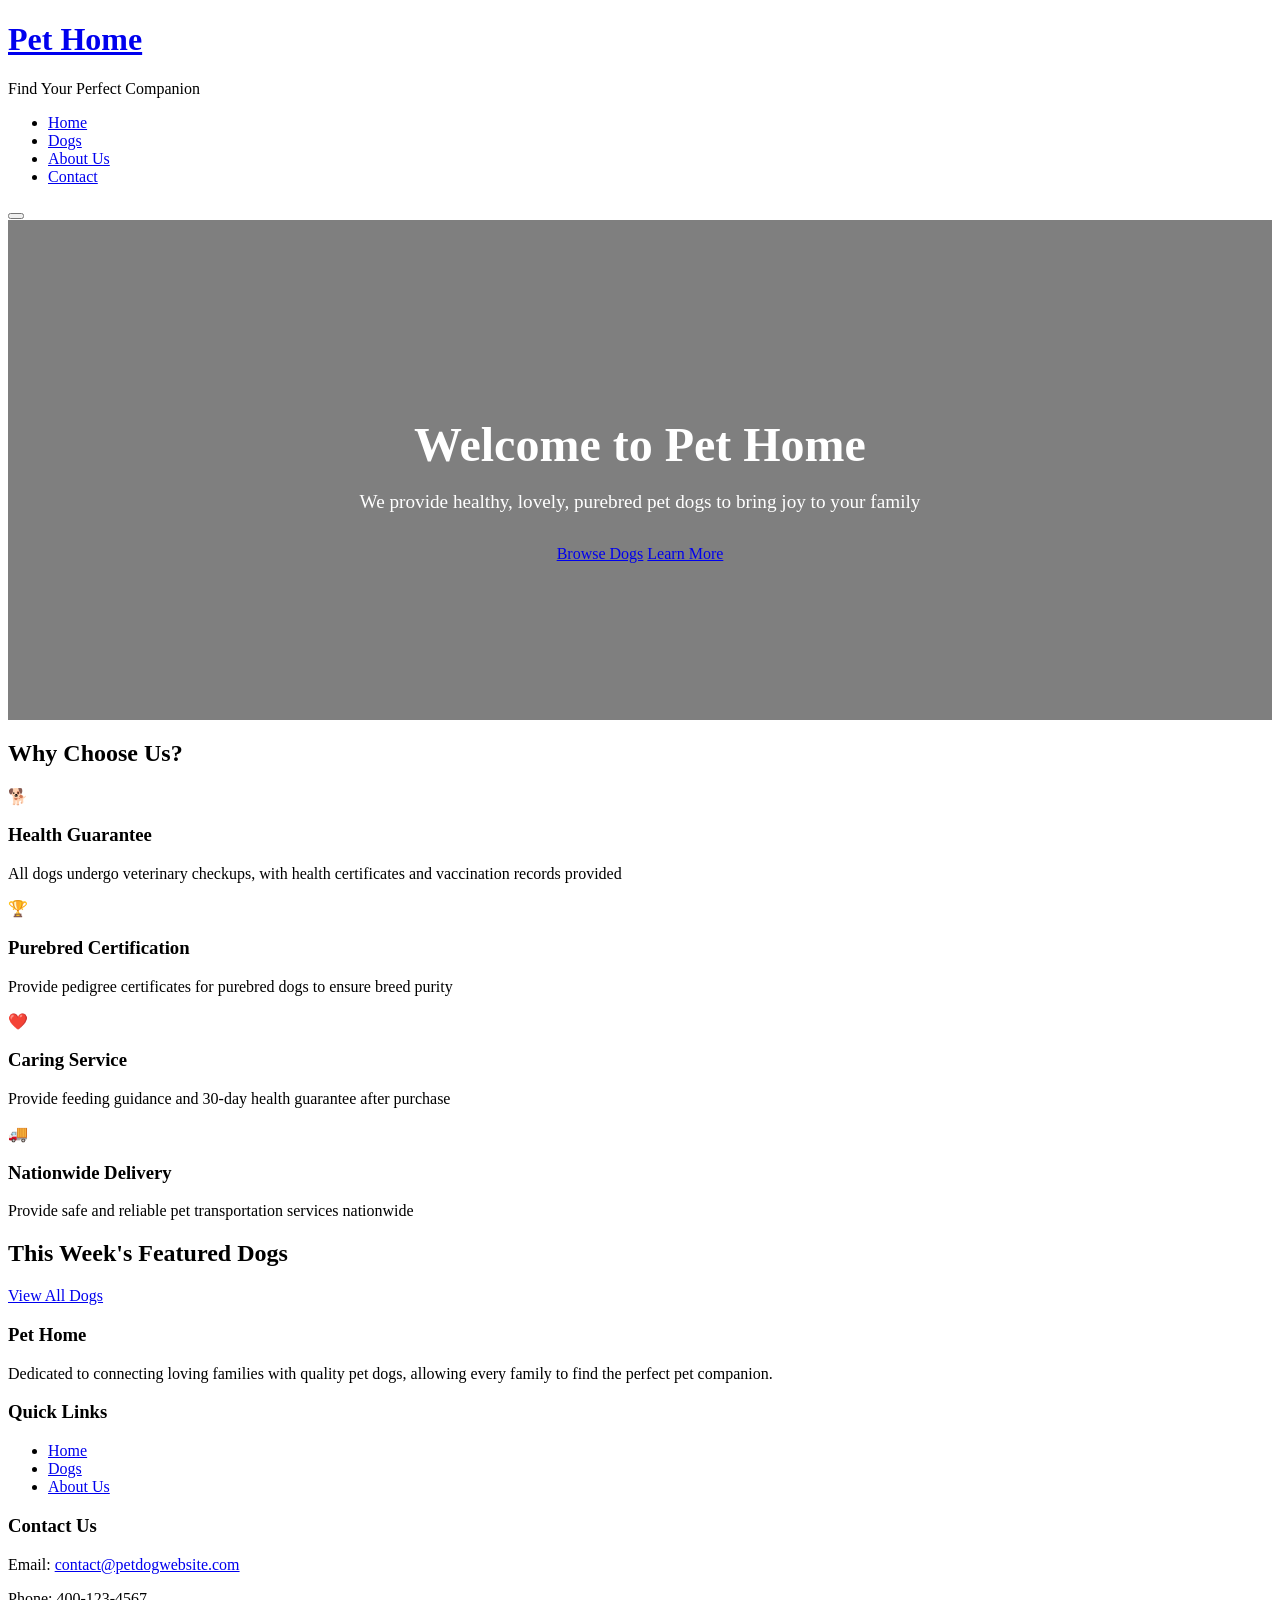
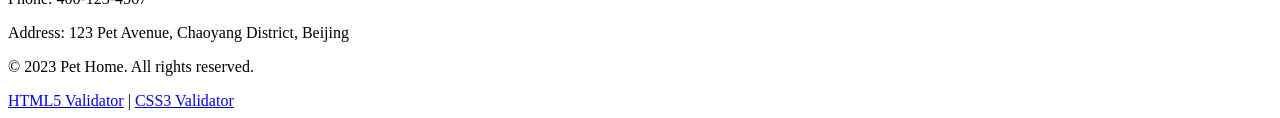
==== index.html @ 23fa78d6 "Add files via upload" ====
﻿<!DOCTYPE html>
<html lang="en">
<head>
    <meta charset="UTF-8">
    <meta name="viewport" content="width=device-width, initial-scale=1.0">
    <meta name="description" content="Pet Home - Premium pet dog purchase platform, providing healthy purebred pet dogs">
    <meta name="keywords" content="pet dogs, dog sales, purebred dogs, pet purchase">
    <title>Pet Home - Find Your Perfect Companion</title>
    <link rel="stylesheet" href="css/style.css">
    <link rel="stylesheet" href="css/layout.css">
    <link rel="stylesheet" href="css/responsive.css">

    <!-- Add background image style -->
    <style>
        .hero {
            /* 只保留背景图片和黑色半透明遮罩 */
            background: linear-gradient(rgba(0, 0, 0, 0.5), rgba(0, 0, 0, 0.5)), url('images/hero-background.jpg');
            background-size: cover;
            background-position: center;
            background-repeat: no-repeat;
            position: relative;
            min-height: 500px;
            display: flex;
            align-items: center;
            justify-content: center;
            text-align: center;
            color: white;
        }

        .hero-content h2 {
            font-size: 3rem;
            margin-bottom: 1rem;
        }

        .hero-content p {
            font-size: 1.2rem;
            margin-bottom: 2rem;
        }
    </style>
</head>
<body>
    <!-- Header Navigation -->
    <header class="header">
        <div class="container">
            <div class="logo">
                <h1><a href="index.html">Pet Home</a></h1>
                <p class="tagline">Find Your Perfect Companion</p>
            </div>
            <nav class="main-nav">
                <ul>
                    <li><a href="index.html" class="active">Home</a></li>
                    <li><a href="dogs.html">Dogs</a></li>
                    <li><a href="about.html">About Us</a></li>
                    <li><a href="#contact">Contact</a></li>
                </ul>
            </nav>
            <button class="menu-toggle" aria-label="Navigation Menu">
                <span></span>
                <span></span>
                <span></span>
            </button>
        </div>
    </header>

    <!-- Main Banner -->
    <section class="hero">
        <div class="hero-content">
            <h2>Welcome to Pet Home</h2>
            <p>We provide healthy, lovely, purebred pet dogs to bring joy to your family</p>
            <a href="dogs.html" class="btn btn-primary">Browse Dogs</a>
            <a href="#features" class="btn btn-secondary">Learn More</a>
        </div>
    </section>

    <!-- Features Section -->
    <section id="features" class="features">
        <div class="container">
            <h2 class="section-title">Why Choose Us?</h2>
            <div class="features-grid">
                <div class="feature-card">
                    <div class="feature-icon">🐕</div>
                    <h3>Health Guarantee</h3>
                    <p>All dogs undergo veterinary checkups, with health certificates and vaccination records provided</p>
                </div>
                <div class="feature-card">
                    <div class="feature-icon">🏆</div>
                    <h3>Purebred Certification</h3>
                    <p>Provide pedigree certificates for purebred dogs to ensure breed purity</p>
                </div>
                <div class="feature-card">
                    <div class="feature-icon">❤️</div>
                    <h3>Caring Service</h3>
                    <p>Provide feeding guidance and 30-day health guarantee after purchase</p>
                </div>
                <div class="feature-card">
                    <div class="feature-icon">🚚</div>
                    <h3>Nationwide Delivery</h3>
                    <p>Provide safe and reliable pet transportation services nationwide</p>
                </div>
            </div>
        </div>
    </section>

    <!-- Featured Dogs -->
    <section class="featured-dogs">
        <div class="container">
            <h2 class="section-title">This Week's Featured Dogs</h2>
            <div class="dog-grid" id="featured-dogs-container">
                <!-- Dog cards will be generated by JavaScript -->
            </div>
            <div class="text-center">
                <a href="dogs.html" class="btn btn-primary">View All Dogs</a>
            </div>
        </div>
    </section>

    <!-- Footer -->
    <footer class="footer" id="contact">
        <div class="container">
            <div class="footer-content">
                <div class="footer-section">
                    <h3>Pet Home</h3>
                    <p>Dedicated to connecting loving families with quality pet dogs, allowing every family to find the perfect pet companion.</p>
                </div>
                <div class="footer-section">
                    <h3>Quick Links</h3>
                    <ul>
                        <li><a href="index.html">Home</a></li>
                        <li><a href="dogs.html">Dogs</a></li>
                        <li><a href="about.html">About Us</a></li>
                    </ul>
                </div>
                <div class="footer-section">
                    <h3>Contact Us</h3>
                    <p>Email: <a href="mailto:contact@petdogwebsite.com">contact@petdogwebsite.com</a></p>
                    <p>Phone: 400-123-4567</p>
                    <p>Address: 123 Pet Avenue, Chaoyang District, Beijing</p>
                </div>
            </div>
            <div class="footer-bottom">
                <p>&copy; 2023 Pet Home. All rights reserved.</p>
                <div class="validator-links">
                    <a href="https://validator.w3.org/" target="_blank">HTML5 Validator</a> |
                    <a href="https://jigsaw.w3.org/css-validator/" target="_blank">CSS3 Validator</a>
                </div>
            </div>
        </div>
    </footer>

    <!-- JavaScript Files -->
    <script src="js/model.js"></script>
    <script src="js/view.js"></script>
    <script src="js/controller.js"></script>
    <script src="js/main.js"></script>

    <!-- Home Page Specific Script -->
    <script>
        document.addEventListener('DOMContentLoaded', function () {
            // Initialize model, view and controller
            const model = new DogModel();
            const view = new HomeView();
            const controller = new HomeController(model, view);

            // Load featured dogs
            controller.loadFeaturedDogs();

            // Mobile menu toggle
            const menuToggle = document.querySelector('.menu-toggle');
            const mainNav = document.querySelector('.main-nav');

            menuToggle.addEventListener('click', function () {
                mainNav.classList.toggle('active');
                menuToggle.classList.toggle('active');
            });

            // Close menu when clicking links
            document.querySelectorAll('.main-nav a').forEach(link => {
                link.addEventListener('click', function () {
                    mainNav.classList.remove('active');
                    menuToggle.classList.remove('active');
                });
            });
        });
    </script>
</body>
</html>
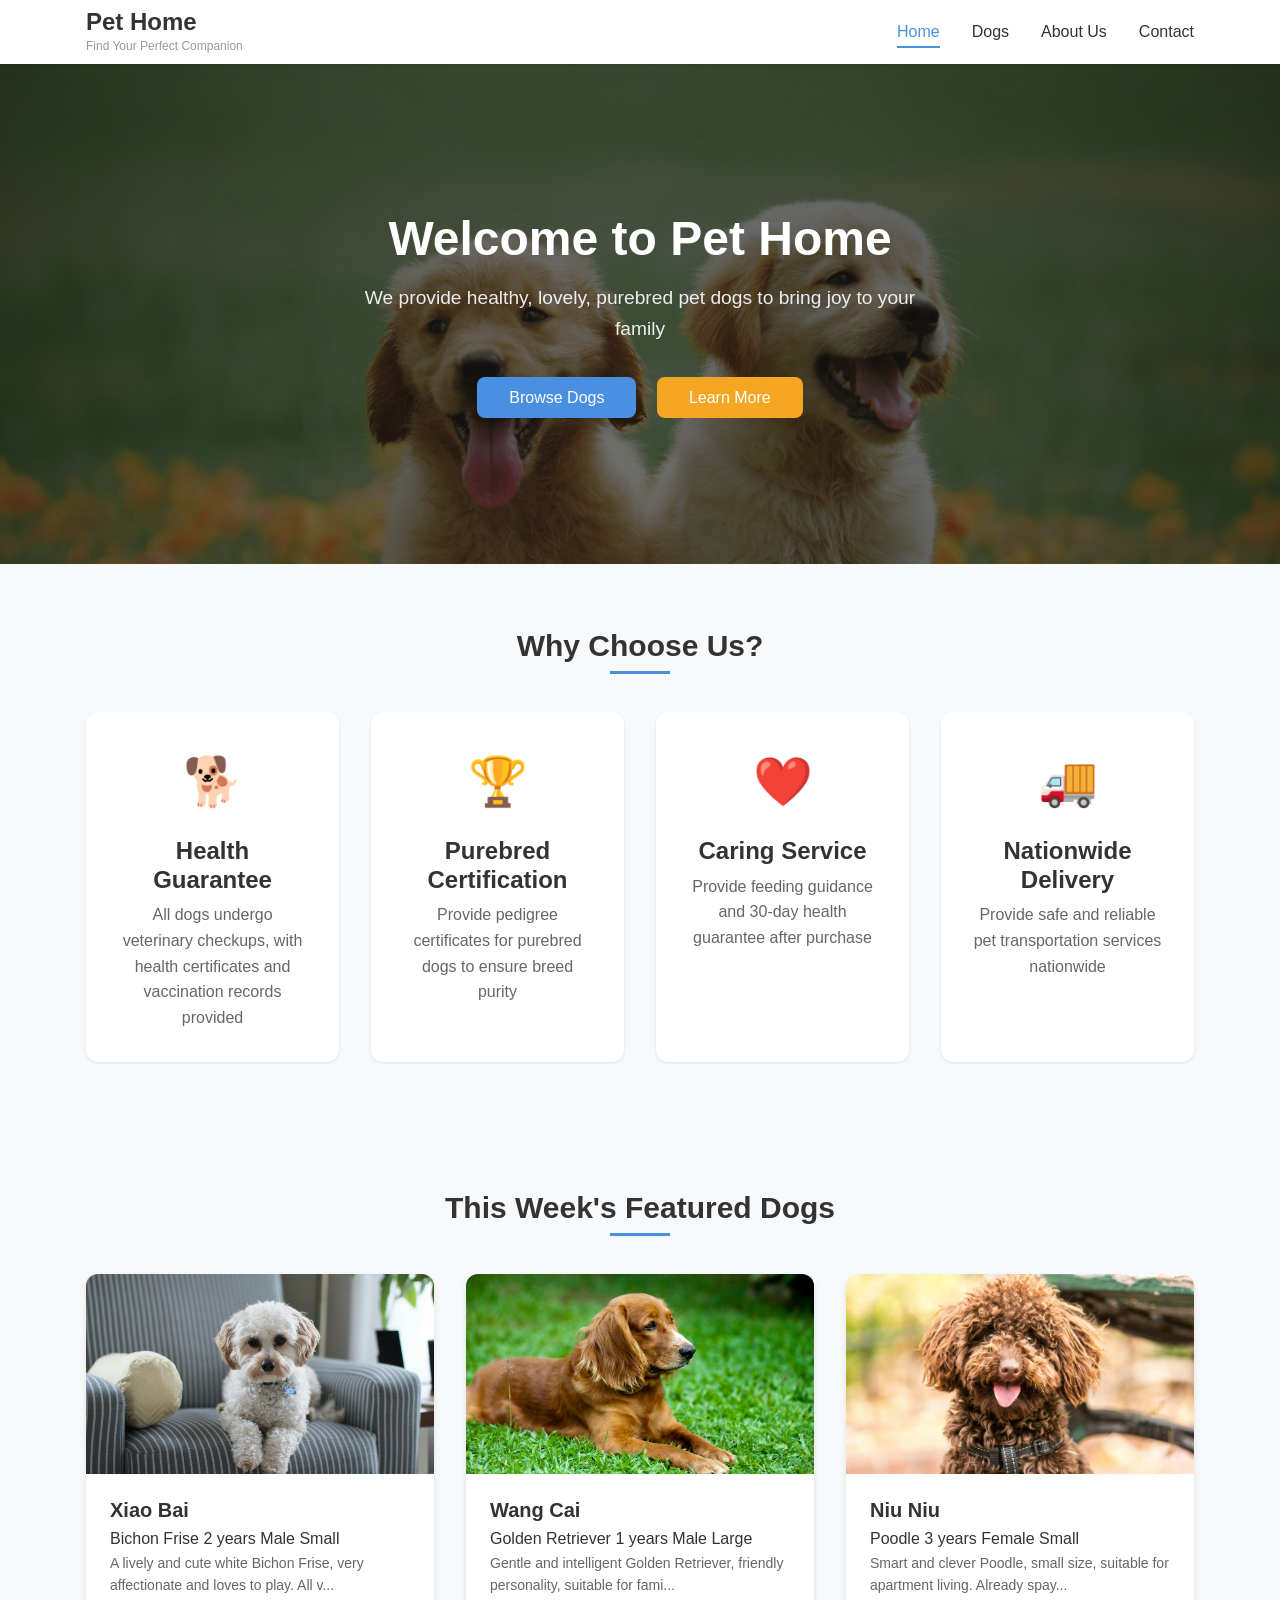
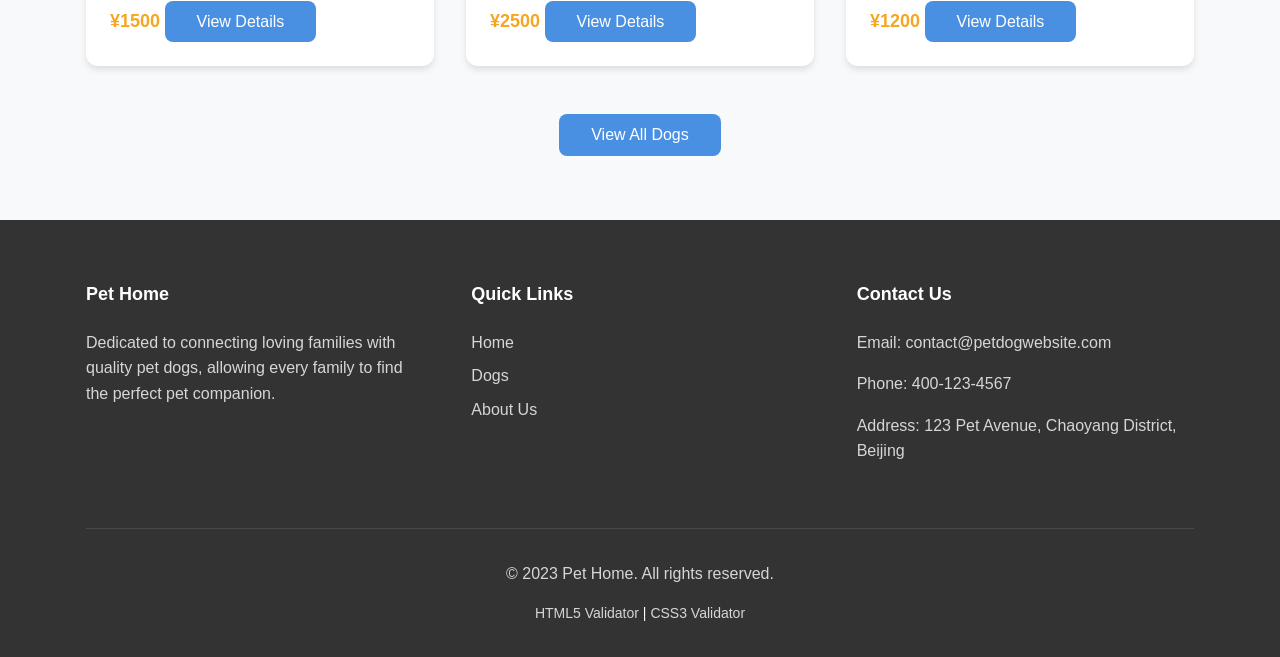
==== commit f67500ca: "first petdogs" ====
--- a/index.html
+++ b/index.html
@@ -1,186 +1,186 @@
-﻿<!DOCTYPE html>
-<html lang="en">
-<head>
-    <meta charset="UTF-8">
-    <meta name="viewport" content="width=device-width, initial-scale=1.0">
-    <meta name="description" content="Pet Home - Premium pet dog purchase platform, providing healthy purebred pet dogs">
-    <meta name="keywords" content="pet dogs, dog sales, purebred dogs, pet purchase">
-    <title>Pet Home - Find Your Perfect Companion</title>
-    <link rel="stylesheet" href="css/style.css">
-    <link rel="stylesheet" href="css/layout.css">
-    <link rel="stylesheet" href="css/responsive.css">
-
-    <!-- Add background image style -->
-    <style>
-        .hero {
-            /* 只保留背景图片和黑色半透明遮罩 */
-            background: linear-gradient(rgba(0, 0, 0, 0.5), rgba(0, 0, 0, 0.5)), url('images/hero-background.jpg');
-            background-size: cover;
-            background-position: center;
-            background-repeat: no-repeat;
-            position: relative;
-            min-height: 500px;
-            display: flex;
-            align-items: center;
-            justify-content: center;
-            text-align: center;
-            color: white;
-        }
-
-        .hero-content h2 {
-            font-size: 3rem;
-            margin-bottom: 1rem;
-        }
-
-        .hero-content p {
-            font-size: 1.2rem;
-            margin-bottom: 2rem;
-        }
-    </style>
-</head>
-<body>
-    <!-- Header Navigation -->
-    <header class="header">
-        <div class="container">
-            <div class="logo">
-                <h1><a href="index.html">Pet Home</a></h1>
-                <p class="tagline">Find Your Perfect Companion</p>
-            </div>
-            <nav class="main-nav">
-                <ul>
-                    <li><a href="index.html" class="active">Home</a></li>
-                    <li><a href="dogs.html">Dogs</a></li>
-                    <li><a href="about.html">About Us</a></li>
-                    <li><a href="#contact">Contact</a></li>
-                </ul>
-            </nav>
-            <button class="menu-toggle" aria-label="Navigation Menu">
-                <span></span>
-                <span></span>
-                <span></span>
-            </button>
-        </div>
-    </header>
-
-    <!-- Main Banner -->
-    <section class="hero">
-        <div class="hero-content">
-            <h2>Welcome to Pet Home</h2>
-            <p>We provide healthy, lovely, purebred pet dogs to bring joy to your family</p>
-            <a href="dogs.html" class="btn btn-primary">Browse Dogs</a>
-            <a href="#features" class="btn btn-secondary">Learn More</a>
-        </div>
-    </section>
-
-    <!-- Features Section -->
-    <section id="features" class="features">
-        <div class="container">
-            <h2 class="section-title">Why Choose Us?</h2>
-            <div class="features-grid">
-                <div class="feature-card">
-                    <div class="feature-icon">🐕</div>
-                    <h3>Health Guarantee</h3>
-                    <p>All dogs undergo veterinary checkups, with health certificates and vaccination records provided</p>
-                </div>
-                <div class="feature-card">
-                    <div class="feature-icon">🏆</div>
-                    <h3>Purebred Certification</h3>
-                    <p>Provide pedigree certificates for purebred dogs to ensure breed purity</p>
-                </div>
-                <div class="feature-card">
-                    <div class="feature-icon">❤️</div>
-                    <h3>Caring Service</h3>
-                    <p>Provide feeding guidance and 30-day health guarantee after purchase</p>
-                </div>
-                <div class="feature-card">
-                    <div class="feature-icon">🚚</div>
-                    <h3>Nationwide Delivery</h3>
-                    <p>Provide safe and reliable pet transportation services nationwide</p>
-                </div>
-            </div>
-        </div>
-    </section>
-
-    <!-- Featured Dogs -->
-    <section class="featured-dogs">
-        <div class="container">
-            <h2 class="section-title">This Week's Featured Dogs</h2>
-            <div class="dog-grid" id="featured-dogs-container">
-                <!-- Dog cards will be generated by JavaScript -->
-            </div>
-            <div class="text-center">
-                <a href="dogs.html" class="btn btn-primary">View All Dogs</a>
-            </div>
-        </div>
-    </section>
-
-    <!-- Footer -->
-    <footer class="footer" id="contact">
-        <div class="container">
-            <div class="footer-content">
-                <div class="footer-section">
-                    <h3>Pet Home</h3>
-                    <p>Dedicated to connecting loving families with quality pet dogs, allowing every family to find the perfect pet companion.</p>
-                </div>
-                <div class="footer-section">
-                    <h3>Quick Links</h3>
-                    <ul>
-                        <li><a href="index.html">Home</a></li>
-                        <li><a href="dogs.html">Dogs</a></li>
-                        <li><a href="about.html">About Us</a></li>
-                    </ul>
-                </div>
-                <div class="footer-section">
-                    <h3>Contact Us</h3>
-                    <p>Email: <a href="mailto:contact@petdogwebsite.com">contact@petdogwebsite.com</a></p>
-                    <p>Phone: 400-123-4567</p>
-                    <p>Address: 123 Pet Avenue, Chaoyang District, Beijing</p>
-                </div>
-            </div>
-            <div class="footer-bottom">
-                <p>&copy; 2023 Pet Home. All rights reserved.</p>
-                <div class="validator-links">
-                    <a href="https://validator.w3.org/" target="_blank">HTML5 Validator</a> |
-                    <a href="https://jigsaw.w3.org/css-validator/" target="_blank">CSS3 Validator</a>
-                </div>
-            </div>
-        </div>
-    </footer>
-
-    <!-- JavaScript Files -->
-    <script src="js/model.js"></script>
-    <script src="js/view.js"></script>
-    <script src="js/controller.js"></script>
-    <script src="js/main.js"></script>
-
-    <!-- Home Page Specific Script -->
-    <script>
-        document.addEventListener('DOMContentLoaded', function () {
-            // Initialize model, view and controller
-            const model = new DogModel();
-            const view = new HomeView();
-            const controller = new HomeController(model, view);
-
-            // Load featured dogs
-            controller.loadFeaturedDogs();
-
-            // Mobile menu toggle
-            const menuToggle = document.querySelector('.menu-toggle');
-            const mainNav = document.querySelector('.main-nav');
-
-            menuToggle.addEventListener('click', function () {
-                mainNav.classList.toggle('active');
-                menuToggle.classList.toggle('active');
-            });
-
-            // Close menu when clicking links
-            document.querySelectorAll('.main-nav a').forEach(link => {
-                link.addEventListener('click', function () {
-                    mainNav.classList.remove('active');
-                    menuToggle.classList.remove('active');
-                });
-            });
-        });
-    </script>
-</body>
+﻿<!DOCTYPE html>
+<html lang="en">
+<head>
+    <meta charset="UTF-8">
+    <meta name="viewport" content="width=device-width, initial-scale=1.0">
+    <meta name="description" content="Pet Home - Premium pet dog purchase platform, providing healthy purebred pet dogs">
+    <meta name="keywords" content="pet dogs, dog sales, purebred dogs, pet purchase">
+    <title>Pet Home - Find Your Perfect Companion</title>
+    <link rel="stylesheet" href="css/style.css">
+    <link rel="stylesheet" href="css/layout.css">
+    <link rel="stylesheet" href="css/responsive.css">
+
+    <!-- Add background image style -->
+    <style>
+        .hero {
+            /* 只保留背景图片和黑色半透明遮罩 */
+            background: linear-gradient(rgba(0, 0, 0, 0.5), rgba(0, 0, 0, 0.5)), url('images/hero-background.jpg');
+            background-size: cover;
+            background-position: center;
+            background-repeat: no-repeat;
+            position: relative;
+            min-height: 500px;
+            display: flex;
+            align-items: center;
+            justify-content: center;
+            text-align: center;
+            color: white;
+        }
+
+        .hero-content h2 {
+            font-size: 3rem;
+            margin-bottom: 1rem;
+        }
+
+        .hero-content p {
+            font-size: 1.2rem;
+            margin-bottom: 2rem;
+        }
+    </style>
+</head>
+<body>
+    <!-- Header Navigation -->
+    <header class="header">
+        <div class="container">
+            <div class="logo">
+                <h1><a href="index.html">Pet Home</a></h1>
+                <p class="tagline">Find Your Perfect Companion</p>
+            </div>
+            <nav class="main-nav">
+                <ul>
+                    <li><a href="index.html" class="active">Home</a></li>
+                    <li><a href="dogs.html">Dogs</a></li>
+                    <li><a href="about.html">About Us</a></li>
+                    <li><a href="#contact">Contact</a></li>
+                </ul>
+            </nav>
+            <button class="menu-toggle" aria-label="Navigation Menu">
+                <span></span>
+                <span></span>
+                <span></span>
+            </button>
+        </div>
+    </header>
+
+    <!-- Main Banner -->
+    <section class="hero">
+        <div class="hero-content">
+            <h2>Welcome to Pet Home</h2>
+            <p>We provide healthy, lovely, purebred pet dogs to bring joy to your family</p>
+            <a href="dogs.html" class="btn btn-primary">Browse Dogs</a>
+            <a href="#features" class="btn btn-secondary">Learn More</a>
+        </div>
+    </section>
+
+    <!-- Features Section -->
+    <section id="features" class="features">
+        <div class="container">
+            <h2 class="section-title">Why Choose Us?</h2>
+            <div class="features-grid">
+                <div class="feature-card">
+                    <div class="feature-icon">🐕</div>
+                    <h3>Health Guarantee</h3>
+                    <p>All dogs undergo veterinary checkups, with health certificates and vaccination records provided</p>
+                </div>
+                <div class="feature-card">
+                    <div class="feature-icon">🏆</div>
+                    <h3>Purebred Certification</h3>
+                    <p>Provide pedigree certificates for purebred dogs to ensure breed purity</p>
+                </div>
+                <div class="feature-card">
+                    <div class="feature-icon">❤️</div>
+                    <h3>Caring Service</h3>
+                    <p>Provide feeding guidance and 30-day health guarantee after purchase</p>
+                </div>
+                <div class="feature-card">
+                    <div class="feature-icon">🚚</div>
+                    <h3>Nationwide Delivery</h3>
+                    <p>Provide safe and reliable pet transportation services nationwide</p>
+                </div>
+            </div>
+        </div>
+    </section>
+
+    <!-- Featured Dogs -->
+    <section class="featured-dogs">
+        <div class="container">
+            <h2 class="section-title">This Week's Featured Dogs</h2>
+            <div class="dog-grid" id="featured-dogs-container">
+                <!-- Dog cards will be generated by JavaScript -->
+            </div>
+            <div class="text-center">
+                <a href="dogs.html" class="btn btn-primary">View All Dogs</a>
+            </div>
+        </div>
+    </section>
+
+    <!-- Footer -->
+    <footer class="footer" id="contact">
+        <div class="container">
+            <div class="footer-content">
+                <div class="footer-section">
+                    <h3>Pet Home</h3>
+                    <p>Dedicated to connecting loving families with quality pet dogs, allowing every family to find the perfect pet companion.</p>
+                </div>
+                <div class="footer-section">
+                    <h3>Quick Links</h3>
+                    <ul>
+                        <li><a href="index.html">Home</a></li>
+                        <li><a href="dogs.html">Dogs</a></li>
+                        <li><a href="about.html">About Us</a></li>
+                    </ul>
+                </div>
+                <div class="footer-section">
+                    <h3>Contact Us</h3>
+                    <p>Email: <a href="mailto:contact@petdogwebsite.com">contact@petdogwebsite.com</a></p>
+                    <p>Phone: 400-123-4567</p>
+                    <p>Address: 123 Pet Avenue, Chaoyang District, Beijing</p>
+                </div>
+            </div>
+            <div class="footer-bottom">
+                <p>&copy; 2023 Pet Home. All rights reserved.</p>
+                <div class="validator-links">
+                    <a href="https://validator.w3.org/" target="_blank">HTML5 Validator</a> |
+                    <a href="https://jigsaw.w3.org/css-validator/" target="_blank">CSS3 Validator</a>
+                </div>
+            </div>
+        </div>
+    </footer>
+
+    <!-- JavaScript Files -->
+    <script src="js/model.js"></script>
+    <script src="js/view.js"></script>
+    <script src="js/controller.js"></script>
+    <script src="js/main.js"></script>
+
+    <!-- Home Page Specific Script -->
+    <script>
+        document.addEventListener('DOMContentLoaded', function () {
+            // Initialize model, view and controller
+            const model = new DogModel();
+            const view = new HomeView();
+            const controller = new HomeController(model, view);
+
+            // Load featured dogs
+            controller.loadFeaturedDogs();
+
+            // Mobile menu toggle
+            const menuToggle = document.querySelector('.menu-toggle');
+            const mainNav = document.querySelector('.main-nav');
+
+            menuToggle.addEventListener('click', function () {
+                mainNav.classList.toggle('active');
+                menuToggle.classList.toggle('active');
+            });
+
+            // Close menu when clicking links
+            document.querySelectorAll('.main-nav a').forEach(link => {
+                link.addEventListener('click', function () {
+                    mainNav.classList.remove('active');
+                    menuToggle.classList.remove('active');
+                });
+            });
+        });
+    </script>
+</body>
 </html>
--- a/css/style.css
+++ b/css/style.css
@@ -0,0 +1,409 @@
+﻿/* style.css - 主样式文件 */
+/* 定义CSS变量 */
+:root {
+    /* 颜色变量 */
+    --primary-color: #4a90e2;
+    --primary-dark: #357ae8;
+    --primary-light: #6aa4f4;
+    --secondary-color: #f5a623;
+    --secondary-dark: #e0961a;
+    --secondary-light: #ffb74d;
+    --text-color: #333333;
+    --text-light: #666666;
+    --text-lighter: #999999;
+    --background-color: #ffffff;
+    --background-light: #f8f9fa;
+    --background-dark: #e9ecef;
+    --border-color: #dee2e6;
+    --success-color: #28a745;
+    --warning-color: #ffc107;
+    --danger-color: #dc3545;
+    --info-color: #17a2b8;
+    /* 字体变量 */
+    --font-family: 'Arial', 'Helvetica Neue', 'Helvetica', sans-serif;
+    --font-size-xs: 0.75rem; /* 12px */
+    --font-size-sm: 0.875rem; /* 14px */
+    --font-size-base: 1rem; /* 16px */
+    --font-size-lg: 1.125rem; /* 18px */
+    --font-size-xl: 1.25rem; /* 20px */
+    --font-size-2xl: 1.5rem; /* 24px */
+    --font-size-3xl: 1.875rem; /* 30px */
+    --font-size-4xl: 2.25rem; /* 36px */
+    /* 间距变量 */
+    --spacing-xs: 0.25rem; /* 4px */
+    --spacing-sm: 0.5rem; /* 8px */
+    --spacing-md: 1rem; /* 16px */
+    --spacing-lg: 1.5rem; /* 24px */
+    --spacing-xl: 2rem; /* 32px */
+    --spacing-2xl: 3rem; /* 48px */
+    --spacing-3xl: 4rem; /* 64px */
+    /* 边框半径 */
+    --border-radius-sm: 4px;
+    --border-radius-md: 8px;
+    --border-radius-lg: 12px;
+    --border-radius-xl: 16px;
+    --border-radius-full: 9999px;
+    /* 阴影 */
+    --shadow-sm: 0 1px 3px rgba(0, 0, 0, 0.1);
+    --shadow-md: 0 4px 6px rgba(0, 0, 0, 0.1);
+    --shadow-lg: 0 10px 15px rgba(0, 0, 0, 0.1);
+    --shadow-xl: 0 20px 25px rgba(0, 0, 0, 0.1);
+    /* 过渡效果 */
+    --transition-fast: 150ms ease-in-out;
+    --transition-base: 250ms ease-in-out;
+    --transition-slow: 350ms ease-in-out;
+}
+
+/* 重置和基础样式 */
+* {
+    margin: 0;
+    padding: 0;
+    box-sizing: border-box;
+}
+
+html {
+    scroll-behavior: smooth;
+}
+
+body {
+    font-family: var(--font-family);
+    font-size: var(--font-size-base);
+    line-height: 1.6;
+    color: var(--text-color);
+    background-color: var(--background-color);
+    overflow-x: hidden;
+}
+
+/* 容器 */
+.container {
+    width: 100%;
+    max-width: 1200px;
+    margin: 0 auto;
+    padding: 0 var(--spacing-md);
+}
+
+/* 标题样式 */
+h1, h2, h3, h4, h5, h6 {
+    font-weight: 600;
+    line-height: 1.2;
+    margin-bottom: var(--spacing-md);
+    color: var(--text-color);
+}
+
+h1 {
+    font-size: var(--font-size-4xl);
+}
+
+h2 {
+    font-size: var(--font-size-3xl);
+}
+
+h3 {
+    font-size: var(--font-size-2xl);
+}
+
+h4 {
+    font-size: var(--font-size-xl);
+}
+
+.section-title {
+    text-align: center;
+    margin-bottom: var(--spacing-2xl);
+    position: relative;
+}
+
+    .section-title::after {
+        content: '';
+        position: absolute;
+        bottom: -10px;
+        left: 50%;
+        transform: translateX(-50%);
+        width: 60px;
+        height: 3px;
+        background-color: var(--primary-color);
+    }
+
+/* 段落样式 */
+p {
+    margin-bottom: var(--spacing-md);
+    color: var(--text-light);
+}
+
+/* 链接样式 */
+a {
+    color: var(--primary-color);
+    text-decoration: none;
+    transition: color var(--transition-fast);
+}
+
+    a:hover {
+        color: var(--primary-dark);
+    }
+
+/* 按钮样式 */
+.btn {
+    display: inline-block;
+    padding: var(--spacing-sm) var(--spacing-xl);
+    font-size: var(--font-size-base);
+    font-weight: 500;
+    text-align: center;
+    border: none;
+    border-radius: var(--border-radius-md);
+    cursor: pointer;
+    transition: all var(--transition-base);
+    text-decoration: none;
+    outline: none;
+}
+
+.btn-primary {
+    background-color: var(--primary-color);
+    color: white;
+}
+
+    .btn-primary:hover {
+        background-color: var(--primary-dark);
+        transform: translateY(-2px);
+        box-shadow: var(--shadow-md);
+    }
+
+.btn-secondary {
+    background-color: var(--secondary-color);
+    color: white;
+}
+
+    .btn-secondary:hover {
+        background-color: var(--secondary-dark);
+        transform: translateY(-2px);
+        box-shadow: var(--shadow-md);
+    }
+
+.btn-outline {
+    background-color: transparent;
+    color: var(--primary-color);
+    border: 2px solid var(--primary-color);
+}
+
+    .btn-outline:hover {
+        background-color: var(--primary-color);
+        color: white;
+    }
+
+/* 文本工具类 */
+.text-center {
+    text-align: center;
+}
+
+.text-left {
+    text-align: left;
+}
+
+.text-right {
+    text-align: right;
+}
+
+/* 间距工具类 */
+.mt-1 {
+    margin-top: var(--spacing-sm);
+}
+
+.mt-2 {
+    margin-top: var(--spacing-md);
+}
+
+.mt-3 {
+    margin-top: var(--spacing-lg);
+}
+
+.mt-4 {
+    margin-top: var(--spacing-xl);
+}
+
+.mb-1 {
+    margin-bottom: var(--spacing-sm);
+}
+
+.mb-2 {
+    margin-bottom: var(--spacing-md);
+}
+
+.mb-3 {
+    margin-bottom: var(--spacing-lg);
+}
+
+.mb-4 {
+    margin-bottom: var(--spacing-xl);
+}
+
+.p-1 {
+    padding: var(--spacing-sm);
+}
+
+.p-2 {
+    padding: var(--spacing-md);
+}
+
+.p-3 {
+    padding: var(--spacing-lg);
+}
+
+.p-4 {
+    padding: var(--spacing-xl);
+}
+
+/* 实用类 */
+.hidden {
+    display: none !important;
+}
+
+.visually-hidden {
+    position: absolute;
+    width: 1px;
+    height: 1px;
+    padding: 0;
+    margin: -1px;
+    overflow: hidden;
+    clip: rect(0, 0, 0, 0);
+    white-space: nowrap;
+    border: 0;
+}
+
+/* 加载动画 */
+.loading {
+    display: flex;
+    justify-content: center;
+    align-items: center;
+    padding: var(--spacing-3xl);
+    font-size: var(--font-size-lg);
+    color: var(--text-lighter);
+}
+
+    .loading::after {
+        content: '';
+        display: inline-block;
+        width: 20px;
+        height: 20px;
+        margin-left: var(--spacing-sm);
+        border: 3px solid var(--border-color);
+        border-top-color: var(--primary-color);
+        border-radius: 50%;
+        animation: loading-spinner 1s linear infinite;
+    }
+
+@keyframes loading-spinner {
+    to {
+        transform: rotate(360deg);
+    }
+}
+
+/* 错误消息 */
+.error-message {
+    text-align: center;
+    padding: var(--spacing-3xl);
+    background-color: #fff5f5;
+    border-radius: var(--border-radius-lg);
+    border: 1px solid #fed7d7;
+}
+
+    .error-message h3 {
+        color: var(--danger-color);
+    }
+
+/* 成功消息 */
+.success-message {
+    text-align: center;
+    padding: var(--spacing-3xl);
+    background-color: #f0fff4;
+    border-radius: var(--border-radius-lg);
+    border: 1px solid #c6f6d5;
+}
+
+    .success-message h3 {
+        color: var(--success-color);
+    }
+
+/* 卡片基础样式 */
+.card {
+    background-color: var(--background-color);
+    border-radius: var(--border-radius-lg);
+    box-shadow: var(--shadow-md);
+    overflow: hidden;
+    transition: transform var(--transition-base), box-shadow var(--transition-base);
+}
+
+    .card:hover {
+        transform: translateY(-5px);
+        box-shadow: var(--shadow-lg);
+    }
+
+/* 表单基础样式 */
+.form-group {
+    margin-bottom: var(--spacing-lg);
+}
+
+    .form-group label {
+        display: block;
+        margin-bottom: var(--spacing-xs);
+        font-weight: 500;
+        color: var(--text-color);
+    }
+
+    .form-group input,
+    .form-group select,
+    .form-group textarea {
+        width: 100%;
+        padding: var(--spacing-sm) var(--spacing-md);
+        font-size: var(--font-size-base);
+        border: 1px solid var(--border-color);
+        border-radius: var(--border-radius-md);
+        transition: border-color var(--transition-fast);
+    }
+
+        .form-group input:focus,
+        .form-group select:focus,
+        .form-group textarea:focus {
+            outline: none;
+            border-color: var(--primary-color);
+            box-shadow: 0 0 0 3px rgba(74, 144, 226, 0.1);
+        }
+
+/* 自定义滚动条 */
+::-webkit-scrollbar {
+    width: 8px;
+    height: 8px;
+}
+
+::-webkit-scrollbar-track {
+    background: var(--background-light);
+}
+
+::-webkit-scrollbar-thumb {
+    background: var(--text-lighter);
+    border-radius: var(--border-radius-full);
+}
+
+    ::-webkit-scrollbar-thumb:hover {
+        background: var(--text-light);
+    }
+
+/* 选择文本样式 */
+::selection {
+    background-color: rgba(74, 144, 226, 0.3);
+    color: var(--text-color);
+}
+
+/* 打印样式 */
+@media print {
+    .no-print {
+        display: none !important;
+    }
+
+    body {
+        color: black;
+        background: white;
+    }
+
+    a {
+        color: black;
+        text-decoration: underline;
+    }
+}
--- a/css/layout.css
+++ b/css/layout.css
@@ -0,0 +1,822 @@
+﻿/* layout.css - 布局样式 */
+/* 头部样式 */
+.header {
+    background-color: var(--background-color);
+    box-shadow: var(--shadow-sm);
+    position: sticky;
+    top: 0;
+    z-index: 1000;
+    padding: var(--spacing-sm) 0;
+}
+
+    .header .container {
+        display: flex;
+        justify-content: space-between;
+        align-items: center;
+    }
+
+.logo h1 {
+    margin-bottom: 0;
+    font-size: var(--font-size-2xl);
+}
+
+    .logo h1 a {
+        color: var(--text-color);
+        text-decoration: none;
+    }
+
+.logo .tagline {
+    font-size: var(--font-size-xs);
+    color: var(--text-lighter);
+    margin-bottom: 0;
+}
+
+/* 主导航 */
+.main-nav ul {
+    display: flex;
+    list-style: none;
+    gap: var(--spacing-xl);
+}
+
+.main-nav a {
+    color: var(--text-color);
+    text-decoration: none;
+    font-weight: 500;
+    padding: var(--spacing-sm) 0;
+    position: relative;
+    transition: color var(--transition-fast);
+}
+
+    .main-nav a:hover,
+    .main-nav a.active {
+        color: var(--primary-color);
+    }
+
+        .main-nav a.active::after {
+            content: '';
+            position: absolute;
+            bottom: 0;
+            left: 0;
+            width: 100%;
+            height: 2px;
+            background-color: var(--primary-color);
+        }
+
+/* 菜单切换按钮（移动端） */
+.menu-toggle {
+    display: none;
+    flex-direction: column;
+    justify-content: space-between;
+    width: 30px;
+    height: 21px;
+    background: none;
+    border: none;
+    cursor: pointer;
+    padding: 0;
+}
+
+    .menu-toggle span {
+        display: block;
+        height: 3px;
+        width: 100%;
+        background-color: var(--text-color);
+        border-radius: var(--border-radius-full);
+        transition: all var(--transition-base);
+    }
+
+/* 主横幅 */
+.hero {
+    background: linear-gradient(135deg, var(--primary-light), var(--primary-color));
+    color: white;
+    padding: var(--spacing-3xl) 0;
+    text-align: center;
+}
+
+.hero-content h2 {
+    font-size: var(--font-size-4xl);
+    margin-bottom: var(--spacing-md);
+    color: white;
+}
+
+.hero-content p {
+    font-size: var(--font-size-lg);
+    margin-bottom: var(--spacing-xl);
+    color: rgba(255, 255, 255, 0.9);
+    max-width: 600px;
+    margin-left: auto;
+    margin-right: auto;
+}
+
+.hero-content .btn {
+    margin: 0 var(--spacing-sm);
+}
+
+/* 特色部分 */
+.features {
+    padding: var(--spacing-3xl) 0;
+    background-color: var(--background-light);
+}
+
+.features-grid {
+    display: grid;
+    grid-template-columns: repeat(auto-fit, minmax(250px, 1fr));
+    gap: var(--spacing-xl);
+    margin-top: var(--spacing-2xl);
+}
+
+.feature-card {
+    text-align: center;
+    padding: var(--spacing-xl);
+    background-color: var(--background-color);
+    border-radius: var(--border-radius-lg);
+    box-shadow: var(--shadow-sm);
+    transition: all var(--transition-base);
+}
+
+    .feature-card:hover {
+        transform: translateY(-5px);
+        box-shadow: var(--shadow-lg);
+    }
+
+.feature-icon {
+    font-size: 48px;
+    margin-bottom: var(--spacing-md);
+}
+
+.feature-card h3 {
+    margin-bottom: var(--spacing-sm);
+    color: var(--text-color);
+}
+
+.feature-card p {
+    color: var(--text-light);
+    margin-bottom: 0;
+}
+
+/* 狗狗展示部分 */
+.dogs-section {
+    padding: var(--spacing-3xl) 0;
+}
+
+.dogs-header {
+    display: flex;
+    justify-content: space-between;
+    align-items: center;
+    margin-bottom: var(--spacing-xl);
+}
+
+#dogs-count span {
+    color: var(--primary-color);
+    font-weight: 600;
+}
+
+.view-options {
+    display: flex;
+    gap: var(--spacing-sm);
+}
+
+.view-btn {
+    padding: var(--spacing-sm) var(--spacing-md);
+    background-color: var(--background-light);
+    border: 1px solid var(--border-color);
+    border-radius: var(--border-radius-md);
+    cursor: pointer;
+    transition: all var(--transition-fast);
+}
+
+    .view-btn.active {
+        background-color: var(--primary-color);
+        color: white;
+        border-color: var(--primary-color);
+    }
+
+/* 狗狗网格布局 */
+.dog-grid {
+    display: grid;
+    grid-template-columns: repeat(auto-fill, minmax(280px, 1fr));
+    gap: var(--spacing-xl);
+    margin-bottom: var(--spacing-2xl);
+}
+
+/* 狗狗卡片 */
+.dog-card {
+    background-color: var(--background-color);
+    border-radius: var(--border-radius-lg);
+    overflow: hidden;
+    box-shadow: var(--shadow-md);
+    transition: all var(--transition-base);
+    position: relative;
+}
+
+    .dog-card:hover {
+        transform: translateY(-5px);
+        box-shadow: var(--shadow-lg);
+    }
+
+    .dog-card img {
+        width: 100%;
+        height: 200px;
+        object-fit: cover;
+        display: block;
+    }
+
+.dog-info {
+    padding: var(--spacing-lg);
+}
+
+    .dog-info h3 {
+        margin-bottom: var(--spacing-xs);
+        font-size: var(--font-size-xl);
+        color: var(--text-color);
+    }
+
+    .dog-info p {
+        margin-bottom: var(--spacing-xs);
+        color: var(--text-light);
+        font-size: var(--font-size-sm);
+    }
+
+    .dog-info .price {
+        font-size: var(--font-size-lg);
+        font-weight: 600;
+        color: var(--secondary-color);
+        margin-top: var(--spacing-sm);
+    }
+
+.dog-card .btn-view-details {
+    width: 100%;
+    margin-top: var(--spacing-md);
+    padding: var(--spacing-sm);
+    background-color: var(--primary-color);
+    color: white;
+    border: none;
+    border-radius: var(--border-radius-md);
+    cursor: pointer;
+    transition: background-color var(--transition-fast);
+}
+
+    .dog-card .btn-view-details:hover {
+        background-color: var(--primary-dark);
+    }
+
+/* 狗狗列表布局 */
+.dog-list-layout .dog-card {
+    display: flex;
+    flex-direction: row;
+}
+
+    .dog-list-layout .dog-card img {
+        width: 200px;
+        height: auto;
+        flex-shrink: 0;
+    }
+
+.dog-list-layout .dog-info {
+    flex: 1;
+    display: flex;
+    flex-direction: column;
+    justify-content: center;
+}
+
+/* 分页样式 */
+.pagination {
+    display: flex;
+    justify-content: center;
+    align-items: center;
+    gap: var(--spacing-sm);
+    margin-top: var(--spacing-2xl);
+}
+
+.pagination-btn {
+    padding: var(--spacing-sm) var(--spacing-lg);
+    background-color: var(--background-light);
+    border: 1px solid var(--border-color);
+    border-radius: var(--border-radius-md);
+    cursor: pointer;
+    transition: all var(--transition-fast);
+}
+
+    .pagination-btn:hover:not(:disabled) {
+        background-color: var(--primary-color);
+        color: white;
+        border-color: var(--primary-color);
+    }
+
+    .pagination-btn:disabled {
+        opacity: 0.5;
+        cursor: not-allowed;
+    }
+
+.page-numbers {
+    display: flex;
+    gap: var(--spacing-xs);
+}
+
+.page-number {
+    padding: var(--spacing-sm) var(--spacing-md);
+    background-color: var(--background-light);
+    border: 1px solid var(--border-color);
+    border-radius: var(--border-radius-md);
+    cursor: pointer;
+    transition: all var(--transition-fast);
+}
+
+    .page-number.active {
+        background-color: var(--primary-color);
+        color: white;
+        border-color: var(--primary-color);
+    }
+
+    .page-number:hover:not(.active) {
+        background-color: var(--background-dark);
+    }
+
+/* 无结果样式 */
+.no-results {
+    text-align: center;
+    padding: var(--spacing-3xl);
+    background-color: var(--background-light);
+    border-radius: var(--border-radius-lg);
+    margin: var(--spacing-2xl) 0;
+}
+
+    .no-results h3 {
+        color: var(--text-color);
+        margin-bottom: var(--spacing-sm);
+    }
+
+    .no-results p {
+        color: var(--text-light);
+        margin-bottom: var(--spacing-lg);
+    }
+
+/* 筛选部分 */
+.filter-section {
+    padding: var(--spacing-xl) 0;
+    background-color: var(--background-light);
+}
+
+.search-container {
+    margin-bottom: var(--spacing-xl);
+}
+
+.search-box {
+    display: flex;
+    max-width: 600px;
+    margin: 0 auto;
+}
+
+    .search-box input {
+        flex: 1;
+        padding: var(--spacing-md);
+        border: 1px solid var(--border-color);
+        border-right: none;
+        border-radius: var(--border-radius-md) 0 0 var(--border-radius-md);
+        font-size: var(--font-size-base);
+    }
+
+    .search-box button {
+        border-radius: 0 var(--border-radius-md) var(--border-radius-md) 0;
+        white-space: nowrap;
+    }
+
+.search-info {
+    text-align: center;
+    margin-top: var(--spacing-sm);
+    color: var(--text-lighter);
+    font-size: var(--font-size-sm);
+}
+
+/* 筛选器样式 */
+.filters-container {
+    background-color: var(--background-color);
+    border-radius: var(--border-radius-lg);
+    padding: var(--spacing-lg);
+    box-shadow: var(--shadow-sm);
+    margin-bottom: var(--spacing-xl);
+}
+
+.filter-header {
+    display: flex;
+    justify-content: space-between;
+    align-items: center;
+    margin-bottom: var(--spacing-lg);
+}
+
+.filter-form {
+    display: grid;
+    grid-template-columns: repeat(auto-fit, minmax(200px, 1fr));
+    gap: var(--spacing-lg);
+}
+
+.filter-group {
+    display: flex;
+    flex-direction: column;
+}
+
+    .filter-group label {
+        margin-bottom: var(--spacing-xs);
+        font-weight: 500;
+        color: var(--text-color);
+    }
+
+    .filter-group select,
+    .filter-group input {
+        padding: var(--spacing-sm);
+        border: 1px solid var(--border-color);
+        border-radius: var(--border-radius-md);
+        font-size: var(--font-size-base);
+    }
+
+.price-range {
+    display: flex;
+    flex-direction: column;
+    gap: var(--spacing-sm);
+}
+
+    .price-range input[type="range"] {
+        width: 100%;
+        height: 6px;
+        background: var(--background-light);
+        border-radius: var(--border-radius-full);
+        outline: none;
+    }
+
+.price-display {
+    text-align: center;
+    font-weight: 500;
+    color: var(--primary-color);
+}
+
+/* 排序选项 */
+.sort-container {
+    background-color: var(--background-color);
+    border-radius: var(--border-radius-lg);
+    padding: var(--spacing-lg);
+    box-shadow: var(--shadow-sm);
+}
+
+.sort-header {
+    margin-bottom: var(--spacing-lg);
+}
+
+.sort-options {
+    display: flex;
+    flex-wrap: wrap;
+    gap: var(--spacing-sm);
+}
+
+.sort-btn {
+    padding: var(--spacing-sm) var(--spacing-md);
+    background-color: var(--background-light);
+    border: 1px solid var(--border-color);
+    border-radius: var(--border-radius-md);
+    cursor: pointer;
+    transition: all var(--transition-fast);
+    white-space: nowrap;
+}
+
+    .sort-btn.active {
+        background-color: var(--primary-color);
+        color: white;
+        border-color: var(--primary-color);
+    }
+
+    .sort-btn:hover:not(.active) {
+        background-color: var(--background-dark);
+    }
+
+/* 页脚样式 */
+.footer {
+    background-color: var(--text-color);
+    color: white;
+    padding: var(--spacing-3xl) 0 var(--spacing-xl);
+}
+
+    .footer a {
+        color: rgba(255, 255, 255, 0.8);
+    }
+
+        .footer a:hover {
+            color: white;
+        }
+
+.footer-content {
+    display: grid;
+    grid-template-columns: repeat(auto-fit, minmax(250px, 1fr));
+    gap: var(--spacing-2xl);
+    margin-bottom: var(--spacing-2xl);
+}
+
+.footer-section h3 {
+    color: white;
+    margin-bottom: var(--spacing-lg);
+    font-size: var(--font-size-lg);
+}
+
+.footer-section p {
+    color: rgba(255, 255, 255, 0.8);
+}
+
+.footer-section ul {
+    list-style: none;
+}
+
+    .footer-section ul li {
+        margin-bottom: var(--spacing-sm);
+    }
+
+.footer-bottom {
+    text-align: center;
+    padding-top: var(--spacing-xl);
+    border-top: 1px solid rgba(255, 255, 255, 0.1);
+}
+
+    .footer-bottom p {
+        color: rgba(255, 255, 255, 0.8);
+        margin-bottom: var(--spacing-md);
+    }
+
+.validator-links {
+    font-size: var(--font-size-sm);
+}
+
+/* 页面标题样式 */
+.page-header {
+    padding: var(--spacing-2xl) 0;
+    background-color: var(--background-light);
+    text-align: center;
+}
+
+    .page-header h1 {
+        margin-bottom: var(--spacing-sm);
+    }
+
+    .page-header p {
+        color: var(--text-light);
+        max-width: 600px;
+        margin: 0 auto;
+    }
+
+/* 关于我们页面样式 */
+.about-content {
+    display: grid;
+    grid-template-columns: 2fr 1fr;
+    gap: var(--spacing-2xl);
+    padding: var(--spacing-2xl) 0;
+}
+
+.about-text h2 {
+    margin-top: var(--spacing-xl);
+    margin-bottom: var(--spacing-lg);
+}
+
+.values-grid {
+    display: grid;
+    grid-template-columns: repeat(auto-fit, minmax(250px, 1fr));
+    gap: var(--spacing-lg);
+    margin-bottom: var(--spacing-2xl);
+}
+
+.value-card {
+    padding: var(--spacing-lg);
+    background-color: var(--background-light);
+    border-radius: var(--border-radius-lg);
+    border-left: 4px solid var(--primary-color);
+}
+
+.process-steps {
+    display: grid;
+    grid-template-columns: repeat(auto-fit, minmax(200px, 1fr));
+    gap: var(--spacing-lg);
+    margin-bottom: var(--spacing-2xl);
+}
+
+.step {
+    text-align: center;
+    padding: var(--spacing-lg);
+}
+
+.step-number {
+    width: 40px;
+    height: 40px;
+    background-color: var(--primary-color);
+    color: white;
+    border-radius: 50%;
+    display: flex;
+    align-items: center;
+    justify-content: center;
+    font-weight: bold;
+    margin: 0 auto var(--spacing-md);
+}
+
+.team-grid {
+    display: grid;
+    grid-template-columns: repeat(auto-fit, minmax(200px, 1fr));
+    gap: var(--spacing-lg);
+}
+
+.team-member {
+    text-align: center;
+    padding: var(--spacing-lg);
+    background-color: var(--background-light);
+    border-radius: var(--border-radius-lg);
+}
+
+.member-avatar {
+    width: 80px;
+    height: 80px;
+    background-color: var(--primary-color);
+    color: white;
+    border-radius: 50%;
+    display: flex;
+    align-items: center;
+    justify-content: center;
+    font-size: var(--font-size-2xl);
+    font-weight: bold;
+    margin: 0 auto var(--spacing-md);
+}
+
+.member-title {
+    color: var(--text-light);
+    font-size: var(--font-size-sm);
+    margin-bottom: var(--spacing-sm);
+}
+
+.about-stats {
+    display: flex;
+    flex-direction: column;
+    gap: var(--spacing-lg);
+}
+
+.stat-card {
+    text-align: center;
+    padding: var(--spacing-lg);
+    background-color: var(--primary-color);
+    color: white;
+    border-radius: var(--border-radius-lg);
+}
+
+    .stat-card h3 {
+        font-size: var(--font-size-3xl);
+        margin-bottom: var(--spacing-xs);
+        color: white;
+    }
+
+    .stat-card p {
+        color: rgba(255, 255, 255, 0.9);
+        margin-bottom: 0;
+    }
+
+/* 联系部分样式 */
+.contact-section {
+    padding: var(--spacing-3xl) 0;
+    background-color: var(--background-light);
+}
+
+.contact-content {
+    display: grid;
+    grid-template-columns: 1fr 1fr;
+    gap: var(--spacing-2xl);
+    max-width: 1000px;
+    margin: 0 auto;
+}
+
+.contact-info h3 {
+    margin-bottom: var(--spacing-lg);
+}
+
+.social-links {
+    display: flex;
+    gap: var(--spacing-md);
+    margin-top: var(--spacing-lg);
+}
+
+.social-link {
+    padding: var(--spacing-sm) var(--spacing-md);
+    background-color: var(--primary-color);
+    color: white;
+    border-radius: var(--border-radius-md);
+    text-decoration: none;
+    transition: background-color var(--transition-fast);
+}
+
+    .social-link:hover {
+        background-color: var(--primary-dark);
+        color: white;
+    }
+
+.contact-form {
+    background-color: var(--background-color);
+    padding: var(--spacing-xl);
+    border-radius: var(--border-radius-lg);
+    box-shadow: var(--shadow-md);
+}
+
+/* 狗狗详情页样式 */
+.dog-detail-section {
+    padding: var(--spacing-2xl) 0;
+}
+
+#dog-detail-container {
+    max-width: 800px;
+    margin: 0 auto;
+}
+
+.dog-detail {
+    background-color: var(--background-color);
+    border-radius: var(--border-radius-lg);
+    overflow: hidden;
+    box-shadow: var(--shadow-lg);
+}
+
+.dog-detail-header {
+    position: relative;
+}
+
+.dog-detail-image {
+    width: 100%;
+    height: 400px;
+    object-fit: cover;
+}
+
+.dog-detail-badge {
+    position: absolute;
+    top: 20px;
+    right: 20px;
+    background-color: var(--secondary-color);
+    color: white;
+    padding: var(--spacing-sm) var(--spacing-lg);
+    border-radius: var(--border-radius-full);
+    font-weight: 600;
+}
+
+.dog-detail-content {
+    padding: var(--spacing-2xl);
+}
+
+.dog-detail-title {
+    display: flex;
+    justify-content: space-between;
+    align-items: center;
+    margin-bottom: var(--spacing-lg);
+}
+
+    .dog-detail-title h2 {
+        margin-bottom: 0;
+        font-size: var(--font-size-3xl);
+    }
+
+.dog-detail-price {
+    font-size: var(--font-size-3xl);
+    font-weight: 600;
+    color: var(--secondary-color);
+}
+
+.dog-detail-info {
+    display: grid;
+    grid-template-columns: repeat(auto-fit, minmax(200px, 1fr));
+    gap: var(--spacing-lg);
+    margin-bottom: var(--spacing-xl);
+    padding: var(--spacing-lg);
+    background-color: var(--background-light);
+    border-radius: var(--border-radius-lg);
+}
+
+.info-item {
+    text-align: center;
+}
+
+    .info-item h4 {
+        font-size: var(--font-size-sm);
+        color: var(--text-light);
+        margin-bottom: var(--spacing-xs);
+    }
+
+    .info-item p {
+        font-size: var(--font-size-lg);
+        font-weight: 600;
+        color: var(--text-color);
+        margin-bottom: 0;
+    }
+
+.dog-detail-description {
+    margin-bottom: var(--spacing-xl);
+}
+
+.dog-detail-actions {
+    display: flex;
+    gap: var(--spacing-md);
+    flex-wrap: wrap;
+}
+
+.back-to-dogs {
+    text-align: center;
+    margin-top: var(--spacing-2xl);
+}
+
+/* 特色狗狗部分 */
+.featured-dogs {
+    padding: var(--spacing-3xl) 0;
+    background-color: var(--background-light);
+}
--- a/css/responsive.css
+++ b/css/responsive.css
@@ -0,0 +1,429 @@
+﻿/* responsive.css - 响应式样式 */
+
+/* 大屏幕设备（桌面） */
+@media (min-width: 1200px) {
+    .container {
+        max-width: 1140px;
+    }
+}
+
+/* 中等屏幕设备（平板横屏、小桌面） */
+@media (max-width: 1199px) and (min-width: 992px) {
+    .container {
+        max-width: 960px;
+    }
+
+    .dog-grid {
+        grid-template-columns: repeat(3, 1fr);
+    }
+}
+
+/* 小屏幕设备（平板竖屏） */
+@media (max-width: 991px) and (min-width: 768px) {
+    .container {
+        max-width: 720px;
+    }
+
+    .dog-grid {
+        grid-template-columns: repeat(2, 1fr);
+    }
+
+    .hero-content h2 {
+        font-size: var(--font-size-3xl);
+    }
+
+    .features-grid {
+        grid-template-columns: repeat(2, 1fr);
+    }
+
+    .contact-content {
+        grid-template-columns: 1fr;
+        gap: var(--spacing-xl);
+    }
+
+    .about-content {
+        grid-template-columns: 1fr;
+    }
+
+    .about-stats {
+        flex-direction: row;
+        flex-wrap: wrap;
+        justify-content: center;
+    }
+
+    .stat-card {
+        flex: 1;
+        min-width: 150px;
+    }
+}
+
+/* 超小屏幕设备（手机） */
+@media (max-width: 767px) {
+    .container {
+        max-width: 100%;
+        padding: 0 var(--spacing-md);
+    }
+
+    /* 移动端菜单 */
+    .menu-toggle {
+        display: flex;
+    }
+
+    .main-nav {
+        position: fixed;
+        top: 70px;
+        left: 0;
+        right: 0;
+        background-color: var(--background-color);
+        box-shadow: var(--shadow-lg);
+        padding: var(--spacing-lg);
+        transform: translateY(-100%);
+        opacity: 0;
+        visibility: hidden;
+        transition: all var(--transition-base);
+        z-index: 999;
+    }
+
+        .main-nav.active {
+            transform: translateY(0);
+            opacity: 1;
+            visibility: visible;
+        }
+
+        .main-nav ul {
+            flex-direction: column;
+            gap: 0;
+        }
+
+        .main-nav a {
+            display: block;
+            padding: var(--spacing-md);
+            border-bottom: 1px solid var(--border-color);
+        }
+
+            .main-nav a:last-child {
+                border-bottom: none;
+            }
+
+    /* 移动端菜单按钮动画 */
+    .menu-toggle.active span:nth-child(1) {
+        transform: translateY(9px) rotate(45deg);
+    }
+
+    .menu-toggle.active span:nth-child(2) {
+        opacity: 0;
+    }
+
+    .menu-toggle.active span:nth-child(3) {
+        transform: translateY(-9px) rotate(-45deg);
+    }
+
+    /* 横幅调整 */
+    .hero {
+        padding: var(--spacing-2xl) 0;
+    }
+
+    .hero-content h2 {
+        font-size: var(--font-size-2xl);
+    }
+
+    .hero-content p {
+        font-size: var(--font-size-base);
+    }
+
+    .hero-content .btn {
+        display: block;
+        width: 100%;
+        margin-bottom: var(--spacing-sm);
+    }
+
+    /* 网格调整 */
+    .dog-grid {
+        grid-template-columns: 1fr;
+        gap: var(--spacing-lg);
+    }
+
+    .dog-list-layout .dog-card {
+        flex-direction: column;
+    }
+
+        .dog-list-layout .dog-card img {
+            width: 100%;
+            height: 200px;
+        }
+
+    .features-grid {
+        grid-template-columns: 1fr;
+        gap: var(--spacing-lg);
+    }
+
+    .filter-form {
+        grid-template-columns: 1fr;
+        gap: var(--spacing-md);
+    }
+
+    .sort-options {
+        flex-direction: column;
+    }
+
+    .sort-btn {
+        width: 100%;
+    }
+
+    /* 头部调整 */
+    .dogs-header {
+        flex-direction: column;
+        align-items: flex-start;
+        gap: var(--spacing-md);
+    }
+
+    .view-options {
+        align-self: flex-end;
+    }
+
+    /* 关于页面调整 */
+    .values-grid {
+        grid-template-columns: 1fr;
+    }
+
+    .process-steps {
+        grid-template-columns: 1fr;
+    }
+
+    .team-grid {
+        grid-template-columns: 1fr;
+    }
+
+    .about-stats {
+        grid-template-columns: repeat(2, 1fr);
+    }
+
+    /* 联系页面调整 */
+    .contact-content {
+        grid-template-columns: 1fr;
+    }
+
+    .social-links {
+        flex-direction: column;
+        align-items: flex-start;
+    }
+
+    /* 页脚调整 */
+    .footer-content {
+        grid-template-columns: 1fr;
+        gap: var(--spacing-xl);
+    }
+
+    .footer-section {
+        text-align: center;
+    }
+
+    /* 分页调整 */
+    .pagination {
+        flex-wrap: wrap;
+    }
+
+    .page-numbers {
+        order: 3;
+        width: 100%;
+        justify-content: center;
+        margin-top: var(--spacing-md);
+    }
+
+    /* 狗狗详情调整 */
+    .dog-detail-image {
+        height: 250px;
+    }
+
+    .dog-detail-title {
+        flex-direction: column;
+        align-items: flex-start;
+        gap: var(--spacing-sm);
+    }
+
+    .dog-detail-actions {
+        flex-direction: column;
+    }
+
+        .dog-detail-actions .btn {
+            width: 100%;
+        }
+
+    /* 搜索框调整 */
+    .search-box {
+        flex-direction: column;
+    }
+
+        .search-box input {
+            border-right: 1px solid var(--border-color);
+            border-radius: var(--border-radius-md);
+            margin-bottom: var(--spacing-sm);
+        }
+
+        .search-box button {
+            border-radius: var(--border-radius-md);
+            width: 100%;
+        }
+}
+
+/* 非常小的屏幕设备（小手机） */
+@media (max-width: 480px) {
+    :root {
+        --font-size-4xl: 1.75rem; /* 28px */
+        --font-size-3xl: 1.5rem; /* 24px */
+        --font-size-2xl: 1.25rem; /* 20px */
+        --font-size-xl: 1.125rem; /* 18px */
+        --font-size-lg: 1rem; /* 16px */
+        --font-size-base: 0.875rem; /* 14px */
+        --font-size-sm: 0.75rem; /* 12px */
+    }
+
+    h1 {
+        font-size: var(--font-size-3xl);
+    }
+
+    h2 {
+        font-size: var(--font-size-2xl);
+    }
+
+    h3 {
+        font-size: var(--font-size-xl);
+    }
+
+    .hero-content h2 {
+        font-size: var(--font-size-2xl);
+    }
+
+    .featured-dogs .section-title,
+    .dogs-section .section-title {
+        font-size: var(--font-size-2xl);
+    }
+
+    .dog-detail-price {
+        font-size: var(--font-size-2xl);
+    }
+
+    .btn {
+        padding: var(--spacing-sm) var(--spacing-lg);
+        font-size: var(--font-size-base);
+    }
+
+    /* 调整间距 */
+    .hero,
+    .features,
+    .featured-dogs,
+    .dogs-section,
+    .about-section,
+    .contact-section {
+        padding: var(--spacing-2xl) 0;
+    }
+
+    /* 卡片内边距调整 */
+    .dog-info,
+    .feature-card,
+    .value-card,
+    .step,
+    .team-member,
+    .stat-card {
+        padding: var(--spacing-md);
+    }
+
+    .filter-form,
+    .sort-container,
+    .filters-container {
+        padding: var(--spacing-md);
+    }
+
+    /* 隐藏一些非必要元素 */
+    .search-info,
+    .tagline {
+        display: none;
+    }
+}
+
+/* 打印样式 */
+@media print {
+    .header,
+    .footer,
+    .filter-section,
+    .view-options,
+    .pagination,
+    .menu-toggle {
+        display: none !important;
+    }
+
+    body {
+        font-size: 12pt;
+        line-height: 1.5;
+    }
+
+    .container {
+        max-width: 100%;
+        padding: 0;
+    }
+
+    .dog-grid {
+        grid-template-columns: 1fr;
+        gap: 1rem;
+    }
+
+    .dog-card {
+        break-inside: avoid;
+        box-shadow: none;
+        border: 1px solid #ddd;
+    }
+
+    a {
+        color: black;
+        text-decoration: underline;
+    }
+
+    .btn {
+        display: none;
+    }
+
+    /* 确保链接显示URL */
+    a[href]::after {
+        content: " (" attr(href) ")";
+        font-size: 0.8em;
+        font-weight: normal;
+    }
+
+    /* 不显示内部链接的URL */
+    a[href^="#"]::after,
+    a[href^="javascript"]::after {
+        content: "";
+    }
+}
+
+/* 高对比度模式支持 */
+@media (prefers-contrast: high) {
+    :root {
+        --primary-color: #0056b3;
+        --secondary-color: #d48806;
+        --text-color: #000000;
+        --text-light: #333333;
+        --border-color: #000000;
+    }
+
+    .dog-card,
+    .feature-card,
+    .value-card {
+        border: 2px solid var(--border-color);
+    }
+}
+
+/* 减少动画模式支持 */
+@media (prefers-reduced-motion: reduce) {
+    *,
+    *::before,
+    *::after {
+        animation-duration: 0.01ms !important;
+        animation-iteration-count: 1 !important;
+        transition-duration: 0.01ms !important;
+    }
+
+    html {
+        scroll-behavior: auto;
+    }
+}
